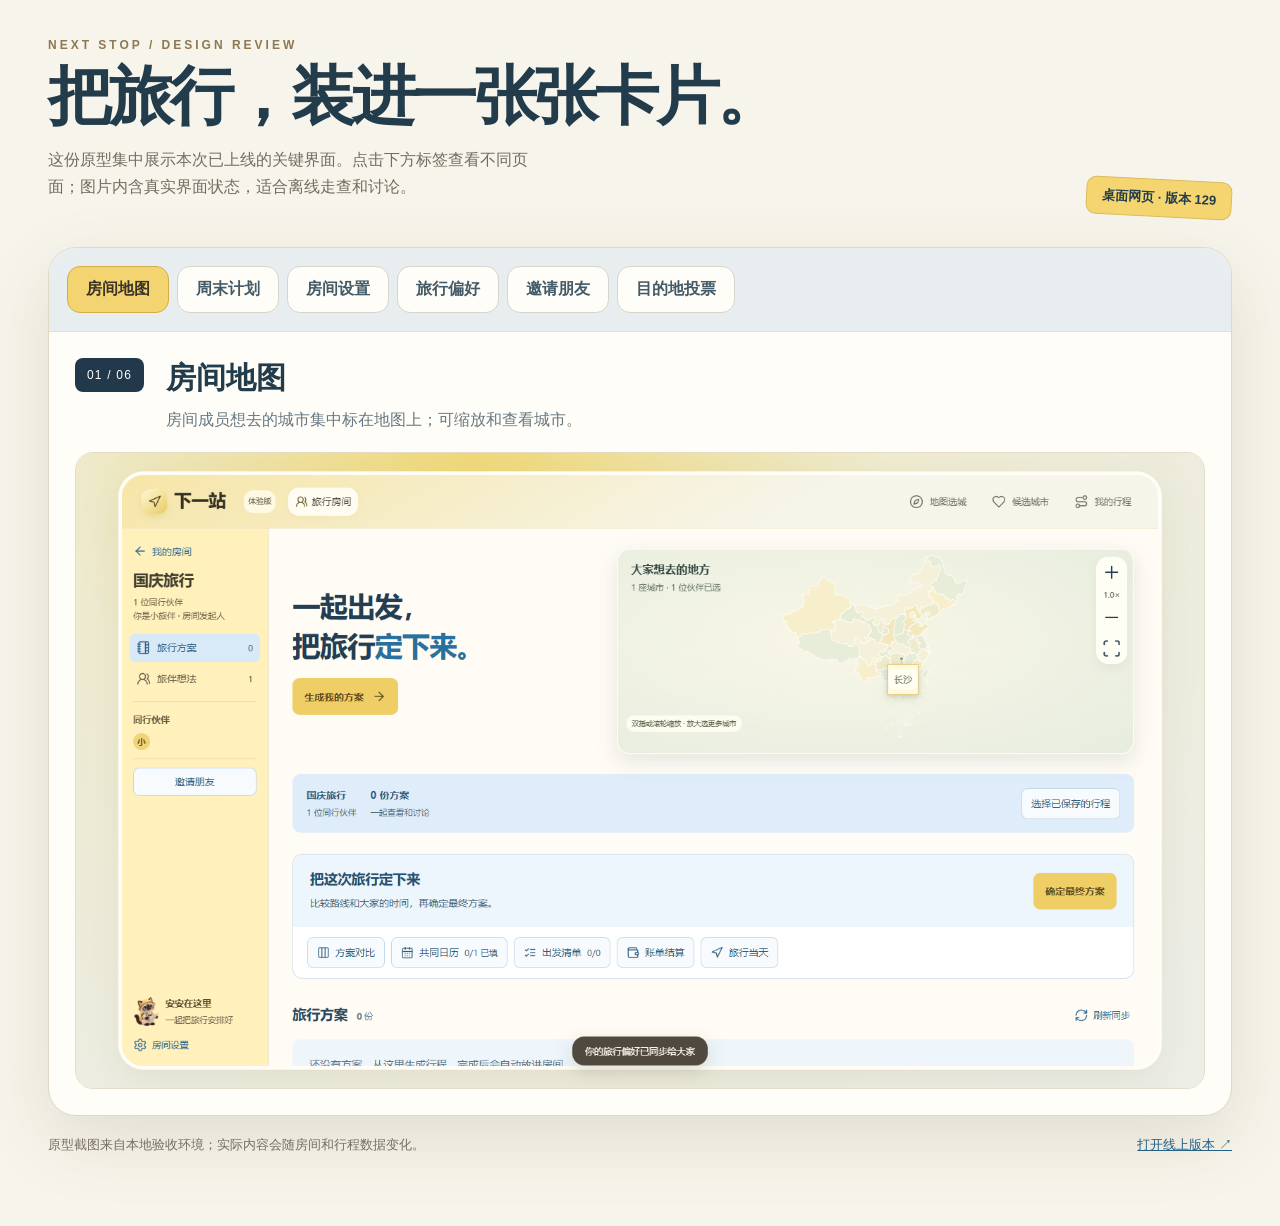
==== index.html @ 4c25b237 "Publish offline HTML prototype" ====
<!doctype html><html lang="zh-CN"><head><meta charset="utf-8"><meta name="viewport" content="width=device-width,initial-scale=1"><title>下一站 · 界面原型</title><style>
:root{font-family:Inter,"Noto Sans SC","Microsoft YaHei",sans-serif;color:#233c4c;background:#f7f4eb}*{box-sizing:border-box}body{margin:0}.shell{max-width:1600px;margin:auto;padding:38px 48px 72px}.eyebrow{font-size:12px;letter-spacing:.25em;font-weight:800;color:#8d7850}.top{display:flex;align-items:flex-end;justify-content:space-between;gap:24px;margin-bottom:30px}h1{margin:11px 0 0;font-size:clamp(38px,5vw,72px);letter-spacing:-.05em;line-height:1.05}.subtitle{max-width:480px;line-height:1.7;color:#746d5f}.ticket{display:inline-block;background:#f5d56f;border:1px solid #d9bc61;border-radius:10px;padding:9px 15px;font-size:13px;font-weight:700;transform:rotate(3deg)}.frame{background:#fffdf7;border:1px solid #e1d8c4;border-radius:28px;box-shadow:0 24px 70px #5b553923;overflow:hidden}.tabs{display:flex;gap:8px;overflow-x:auto;padding:18px;background:#e8edf0;border-bottom:1px solid #d9e1e3}.tabs button{flex:none;border:1px solid #d7d5cb;border-radius:13px;background:#fffdf7;color:#435b68;font:inherit;font-weight:700;padding:12px 18px;cursor:pointer}.tabs button[aria-selected=true]{background:#f3d470;border-color:#d1ae48;color:#3b3426}.screen{display:none;padding:26px}.screen.active{display:block}.screen-head{display:flex;align-items:flex-start;gap:22px;margin-bottom:20px}.index{background:#21394b;color:#fff;letter-spacing:.1em;font-size:12px;padding:10px 12px;border-radius:8px;white-space:nowrap}.screen h2{margin:0;font-size:30px}.screen p{margin:8px 0 0;color:#687882;line-height:1.6}.preview{border:1px solid #e4dcc9;border-radius:18px;overflow:auto;background:#f7f5ef}.preview img{display:block;width:100%;height:auto;min-width:720px}.foot{display:flex;justify-content:space-between;gap:16px;color:#776f60;margin-top:20px;font-size:13px}.foot a{color:#245f84}@media(max-width:750px){.shell{padding:22px 14px}.top{display:block}.ticket{margin-top:18px}.screen{padding:13px}.screen-head{gap:12px}.screen h2{font-size:24px}.foot{display:block}}
</style></head><body><main class="shell"><div class="top"><div><div class="eyebrow">NEXT STOP / DESIGN REVIEW</div><h1>把旅行，装进一张张卡片。</h1><p class="subtitle">这份原型集中展示本次已上线的关键界面。点击下方标签查看不同页面；图片内含真实界面状态，适合离线走查和讨论。</p></div><span class="ticket">桌面网页 · 版本 129</span></div><div class="frame"><nav class="tabs" role="tablist" aria-label="界面列表"><button type="button" id="tab-0" role="tab" aria-selected="true" aria-controls="screen-0" data-index="0">房间地图</button><button type="button" id="tab-1" role="tab" aria-selected="false" aria-controls="screen-1" data-index="1">周末计划</button><button type="button" id="tab-2" role="tab" aria-selected="false" aria-controls="screen-2" data-index="2">房间设置</button><button type="button" id="tab-3" role="tab" aria-selected="false" aria-controls="screen-3" data-index="3">旅行偏好</button><button type="button" id="tab-4" role="tab" aria-selected="false" aria-controls="screen-4" data-index="4">邀请朋友</button><button type="button" id="tab-5" role="tab" aria-selected="false" aria-controls="screen-5" data-index="5">目的地投票</button></nav><section class="screen active" id="screen-0" role="tabpanel" aria-labelledby="tab-0"><div class="screen-head"><span class="index">01 / 06</span><div><h2>房间地图</h2><p>房间成员想去的城市集中标在地图上；可缩放和查看城市。</p></div></div><div class="preview"><img src="[data-uri]" alt="房间地图界面截图"></div></section><section class="screen" id="screen-1" role="tabpanel" aria-labelledby="tab-1"><div class="screen-head"><span class="index">02 / 06</span><div><h2>周末计划</h2><p>将出发地、天数、时间、预算和旅行心情整理为旅行牌。</p></div></div><div class="preview"><img src="[data-uri]" alt="周末计划界面截图"></div></section><section class="screen" id="screen-2" role="tabpanel" aria-labelledby="tab-2"><div class="screen-head"><span class="index">03 / 06</span><div><h2>房间设置</h2><p>用房间身份卡和管理卡区分昵称与房间状态。</p></div></div><div class="preview"><img src="[data-uri]" alt="房间设置界面截图"></div></section><section class="screen" id="screen-3" role="tabpanel" aria-labelledby="tab-3"><div class="screen-head"><span class="index">04 / 06</span><div><h2>旅行偏好</h2><p>将预算、天数和城市偏好分为可扫读的卡片。</p></div></div><div class="preview"><img src="[data-uri]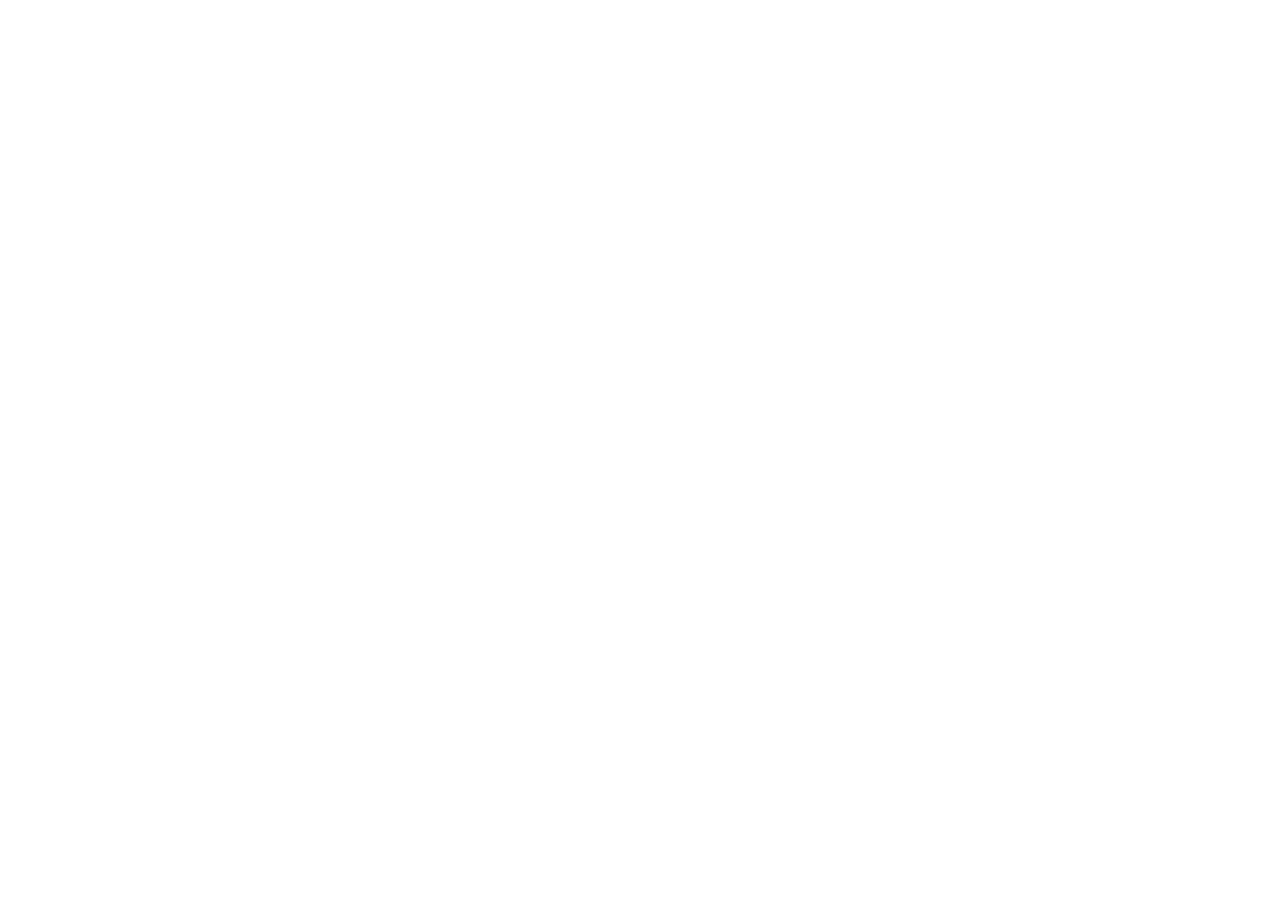
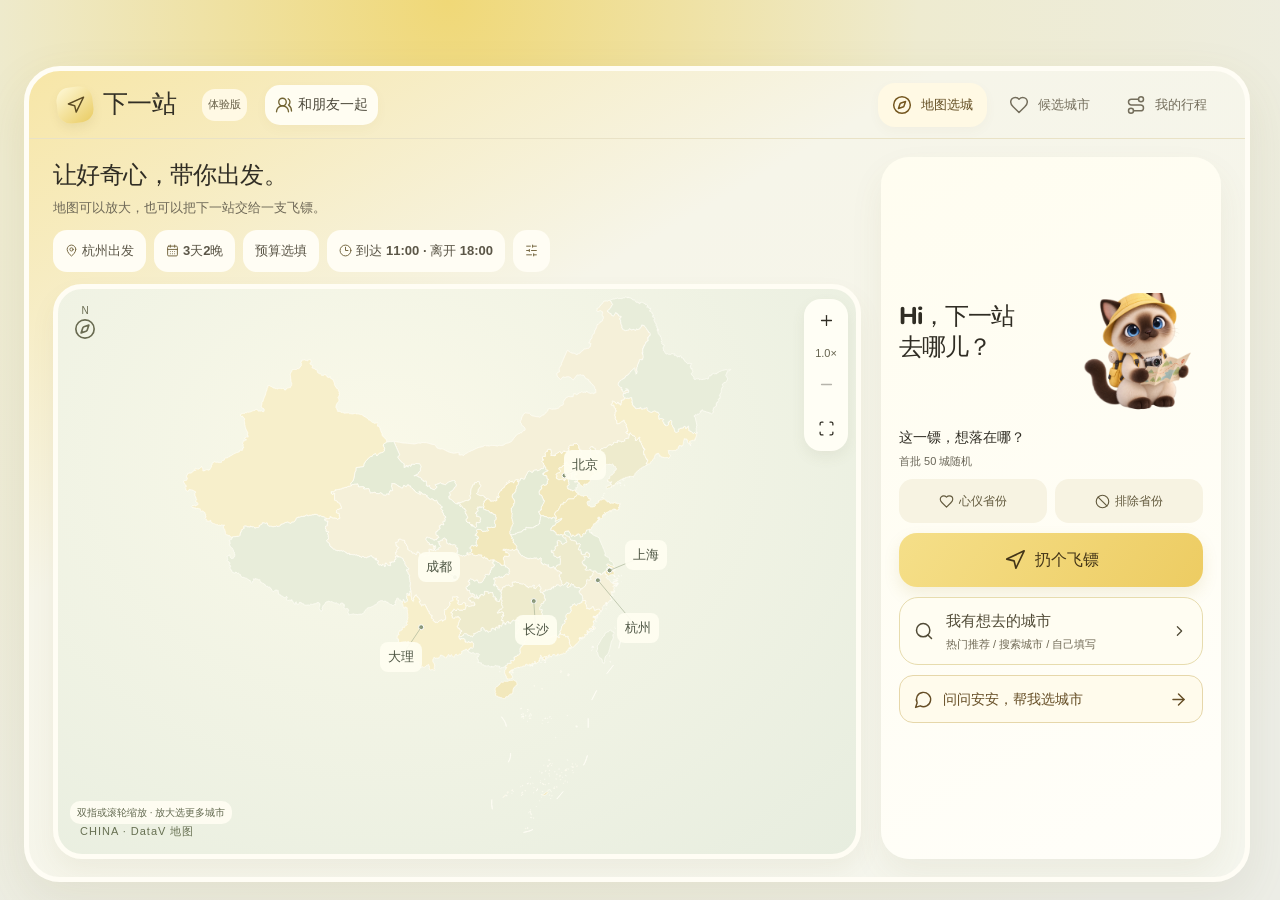
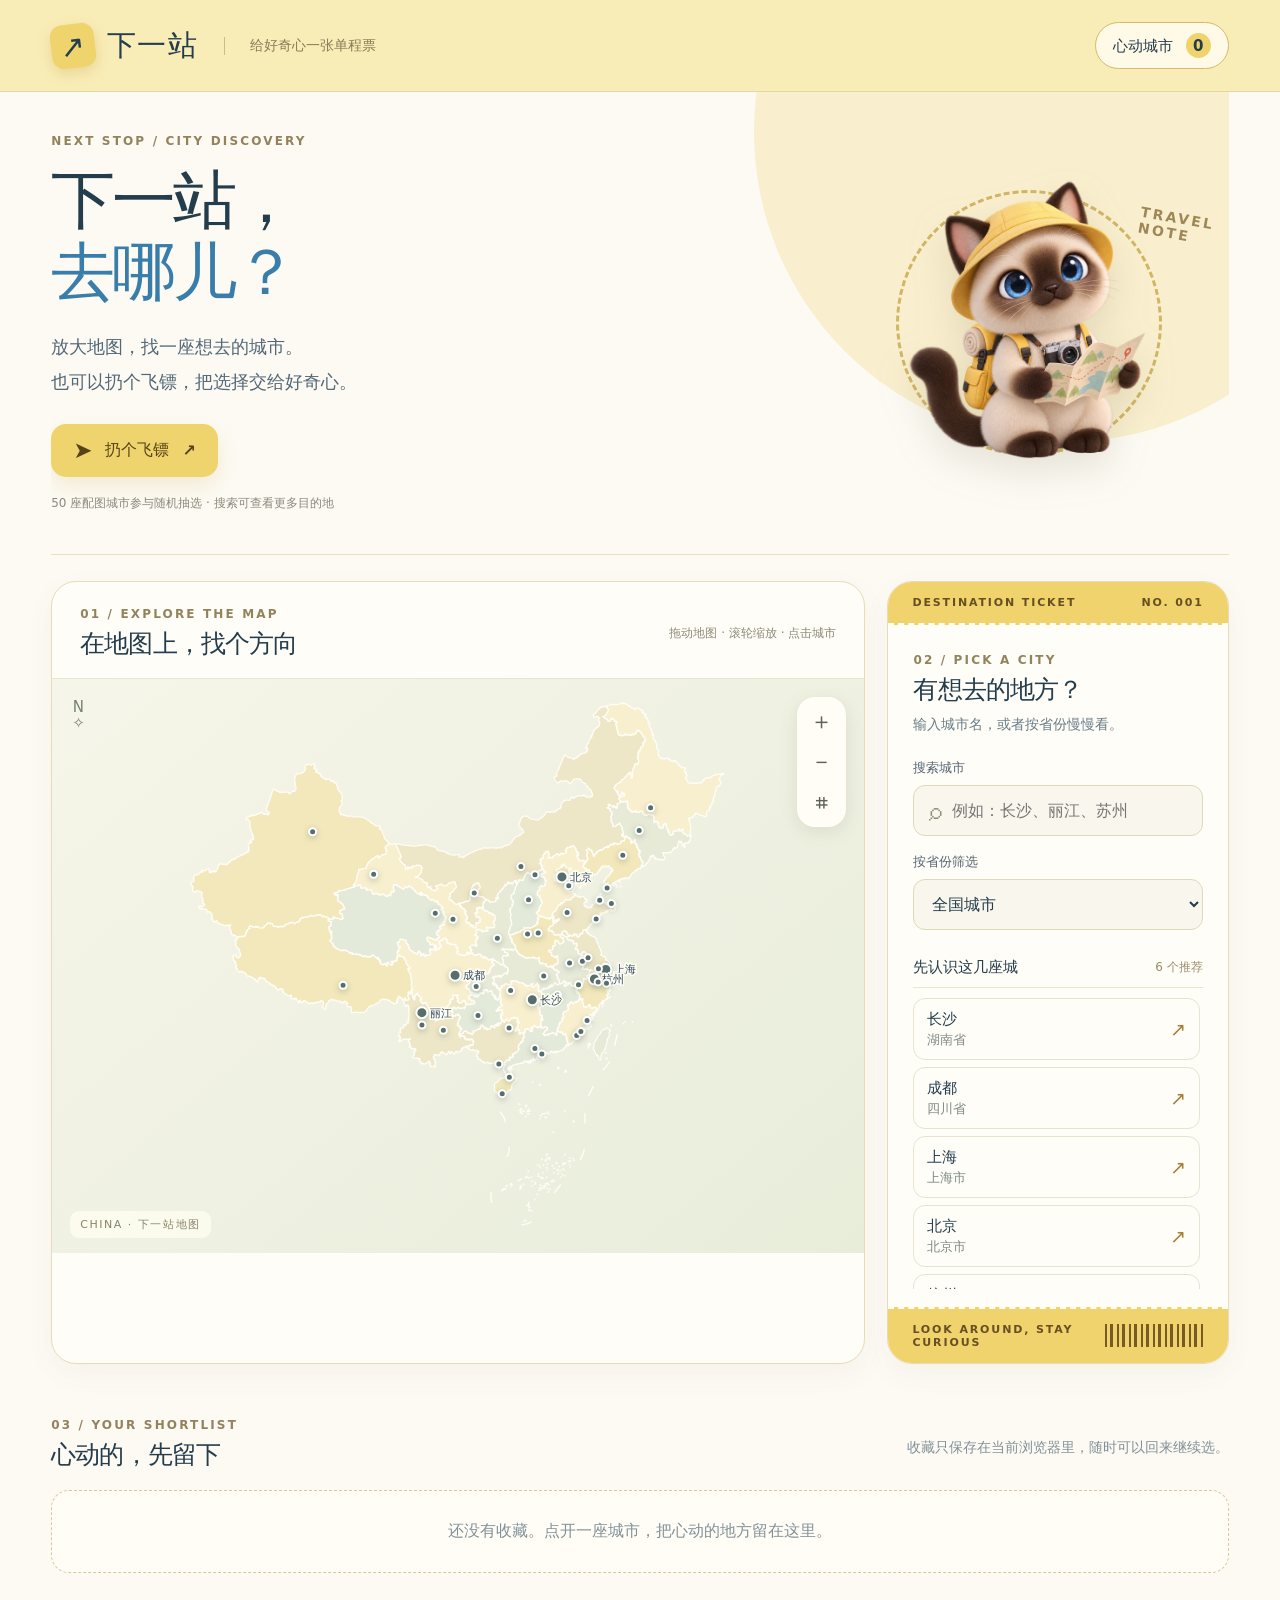
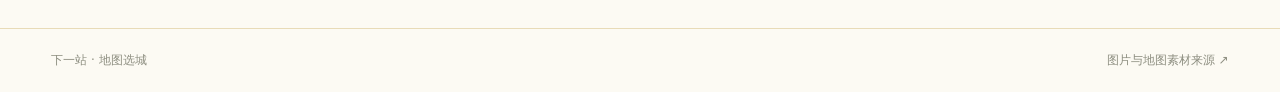
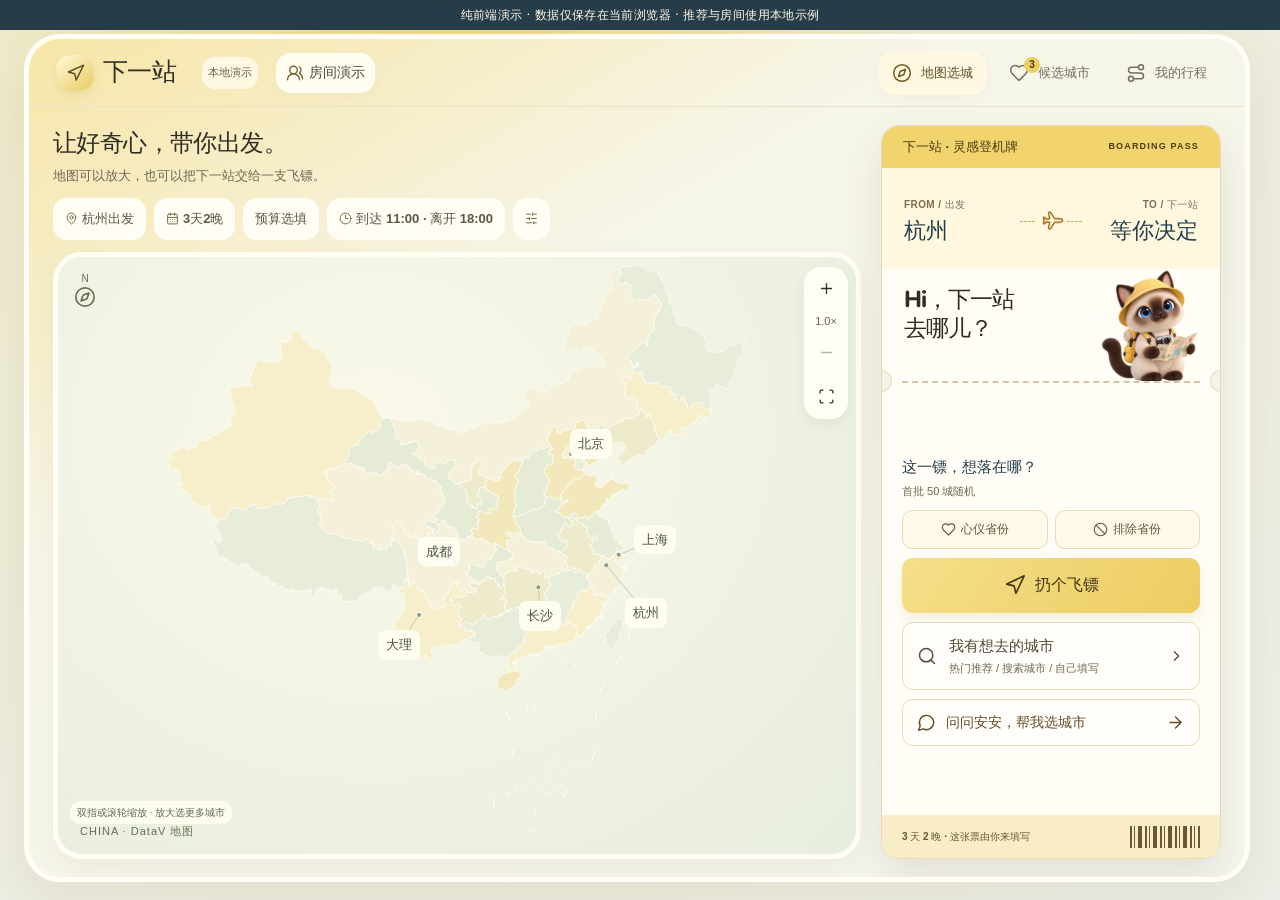
